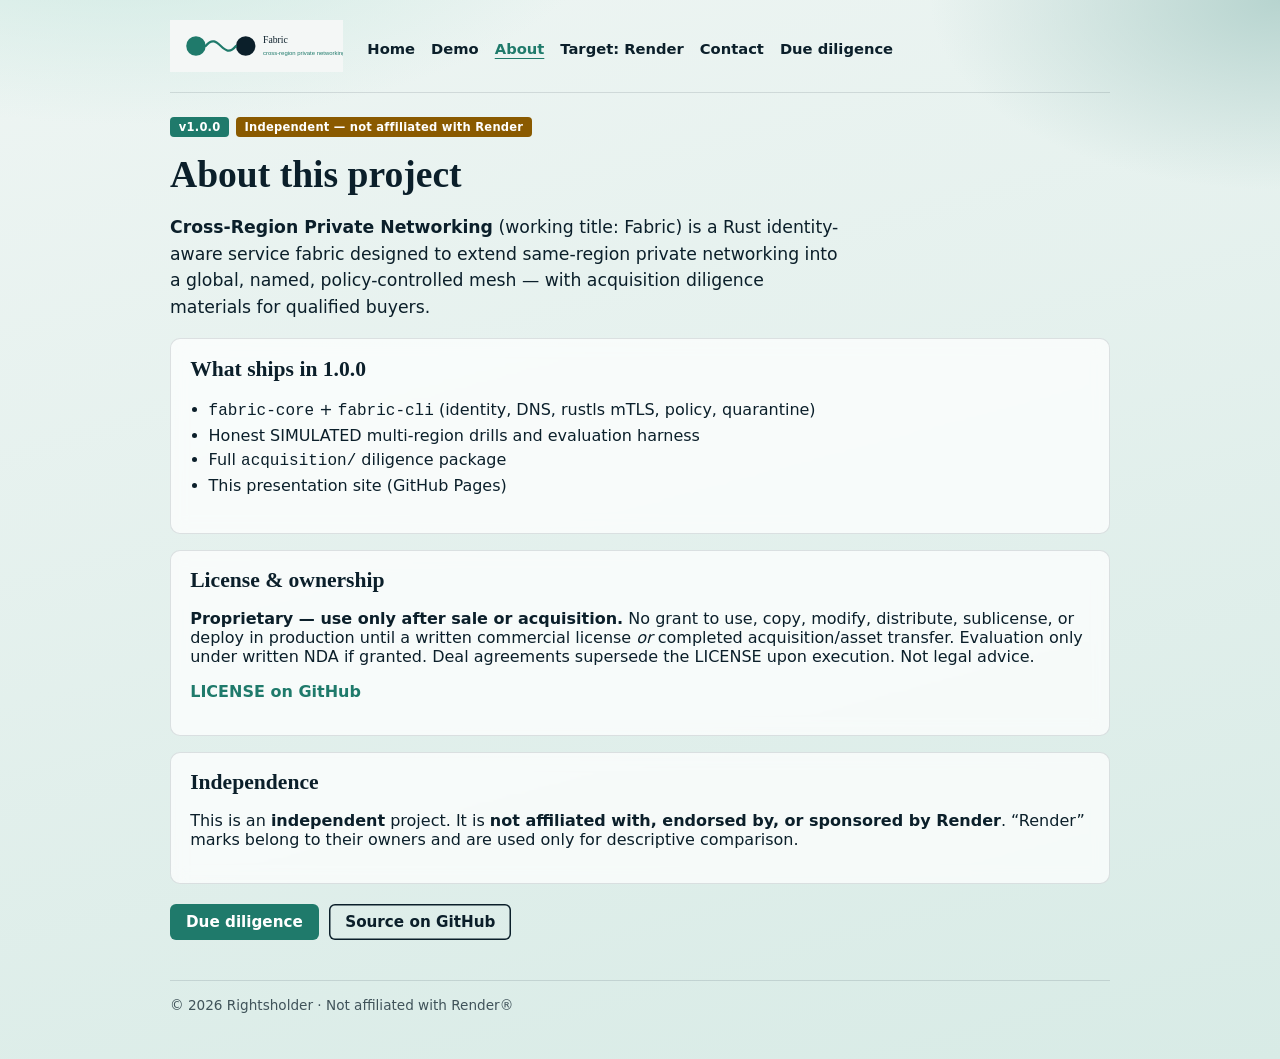
==== site/about.html @ ecac75a3 "Publish Pages site with demo, contact, Render target, and about. Configure Actions Pages deploy from" ====
<!DOCTYPE html>
<html lang="en">
<head>
  <meta charset="utf-8"/>
  <meta name="viewport" content="width=device-width, initial-scale=1"/>
  <title>About — Fabric v1.0.0</title>
  <link rel="icon" href="assets/brand/favicon.svg"/>
  <link rel="stylesheet" href="styles.css"/>
</head>
<body>
  <div class="wrap">
    <header class="site">
      <a href="./"><img class="logo" src="assets/brand/logo.svg" alt="Fabric"/></a>
      <nav class="site" aria-label="Primary">
        <a href="./">Home</a>
        <a href="demo.html">Demo</a>
        <a class="active" href="about.html">About</a>
        <a href="render.html">Target: Render</a>
        <a href="contact.html">Contact</a>
        <a href="due-diligence.html">Due diligence</a>
      </nav>
    </header>

    <main>
      <div class="badges">
        <span class="badge">v1.0.0</span>
        <span class="badge warn">Independent — not affiliated with Render</span>
      </div>
      <h1>About this project</h1>
      <p class="lead">
        <strong>Cross-Region Private Networking</strong> (working title: Fabric) is a Rust identity-aware
        service fabric designed to extend same-region private networking into a global, named,
        policy-controlled mesh — with acquisition diligence materials for qualified buyers.
      </p>

      <div class="panel">
        <h2 style="margin-top:0">What ships in 1.0.0</h2>
        <ul class="clean">
          <li><code>fabric-core</code> + <code>fabric-cli</code> (identity, DNS, rustls mTLS, policy, quarantine)</li>
          <li>Honest SIMULATED multi-region drills and evaluation harness</li>
          <li>Full <code>acquisition/</code> diligence package</li>
          <li>This presentation site (GitHub Pages)</li>
        </ul>
      </div>

      <div class="panel">
        <h2 style="margin-top:0">License &amp; ownership</h2>
        <p><strong>Proprietary — use only after sale or acquisition.</strong> No grant to use, copy, modify, distribute, sublicense, or deploy in production until a written commercial license <em>or</em> completed acquisition/asset transfer. Evaluation only under written NDA if granted. Deal agreements supersede the LICENSE upon execution. Not legal advice.</p>
        <p><a href="https://github.com/theworker02/cross-region-private-networking/blob/master/LICENSE">LICENSE on GitHub</a></p>
      </div>

      <div class="panel">
        <h2 style="margin-top:0">Independence</h2>
        <p>This is an <strong>independent</strong> project. It is <strong>not affiliated with, endorsed by, or sponsored by Render</strong>. “Render” marks belong to their owners and are used only for descriptive comparison.</p>
      </div>

      <div class="cta">
        <a class="btn" href="due-diligence.html">Due diligence</a>
        <a class="btn ghost" href="https://github.com/theworker02/cross-region-private-networking">Source on GitHub</a>
      </div>
    </main>

    <footer class="site">
      © 2026 Rightsholder · Not affiliated with Render®
    </footer>
  </div>
</body>
</html>
---- site/styles.css ----
/* Cross-Region Private Networking — site theme */
:root {
  --ink: #0b1f2a;
  --accent: #1f7a6b;
  --accent-dim: #165a50;
  --bg: #eef5f3;
  --bg2: #d8ebe6;
  --card: rgba(255, 255, 255, 0.72);
  --warn: #8a5a00;
  --line: rgba(11, 31, 42, 0.12);
  --mono: "Cascadia Code", "Segoe UI Mono", Consolas, monospace;
  --display: "Iowan Old Style", "Palatino Linotype", Palatino, Georgia, serif;
  --sans: "Segoe UI", system-ui, sans-serif;
}
* { box-sizing: border-box; }
html { scroll-behavior: smooth; }
body {
  margin: 0;
  min-height: 100vh;
  font-family: var(--sans);
  color: var(--ink);
  background:
    radial-gradient(900px 420px at 10% -10%, #c9e8e0 0%, transparent 55%),
    radial-gradient(700px 380px at 100% 0%, #b7d4cf 0%, transparent 50%),
    linear-gradient(165deg, var(--bg), var(--bg2));
}
a { color: var(--accent); font-weight: 600; text-decoration: none; }
a:hover { text-decoration: underline; }
.wrap { max-width: 980px; margin: 0 auto; padding: 1.25rem 1.25rem 3rem; }
header.site {
  display: flex; flex-wrap: wrap; align-items: center; gap: 1rem 1.5rem;
  padding-bottom: 1rem; border-bottom: 1px solid var(--line); margin-bottom: 1.5rem;
}
header.site img.logo { height: 52px; width: auto; }
nav.site { display: flex; flex-wrap: wrap; gap: 0.65rem 1rem; }
nav.site a { font-size: 0.92rem; color: var(--ink); font-weight: 600; }
nav.site a:hover { color: var(--accent); }
nav.site a.active { color: var(--accent); text-decoration: underline; text-underline-offset: 4px; }
.badges { display: flex; flex-wrap: wrap; gap: 0.4rem; margin: 0.75rem 0 1rem; }
.badge {
  display: inline-block; font-size: 0.72rem; font-weight: 700; letter-spacing: 0.02em;
  padding: 0.2rem 0.55rem; border-radius: 4px; background: var(--accent); color: #fff;
}
.badge.warn { background: var(--warn); }
.badge.sim { background: #5c3d1e; }
.badge.dark { background: var(--ink); }
h1 {
  font-family: var(--display); font-weight: 600; font-size: clamp(1.75rem, 4vw, 2.35rem);
  line-height: 1.15; margin: 0.35rem 0 0.75rem;
}
h2 { font-family: var(--display); font-size: 1.35rem; margin: 1.75rem 0 0.6rem; }
p.lead { font-size: 1.08rem; line-height: 1.55; max-width: 42rem; }
.cta { display: flex; flex-wrap: wrap; gap: 0.65rem; margin: 1.25rem 0 1.75rem; }
.btn {
  display: inline-block; padding: 0.55rem 1rem; border-radius: 6px; border: 0;
  background: var(--accent); color: #fff !important; font-weight: 700; cursor: pointer;
  text-decoration: none !important; font-size: 0.95rem;
}
.btn:hover { background: var(--accent-dim); }
.btn.ghost {
  background: transparent; color: var(--ink) !important;
  box-shadow: inset 0 0 0 1.5px var(--ink);
}
.panel {
  background: var(--card); backdrop-filter: blur(8px);
  border: 1px solid var(--line); border-radius: 10px; padding: 1.1rem 1.2rem; margin: 1rem 0;
}
.grid2 { display: grid; gap: 1rem; grid-template-columns: repeat(auto-fit, minmax(240px, 1fr)); }
ul.clean { padding-left: 1.15rem; line-height: 1.55; }
footer.site {
  margin-top: 2.5rem; padding-top: 1rem; border-top: 1px solid var(--line);
  font-size: 0.85rem; color: rgba(11, 31, 42, 0.75);
}
pre, code { font-family: var(--mono); }
pre.out {
  background: var(--ink); color: #d7efe9; padding: 1rem; border-radius: 8px;
  overflow: auto; font-size: 0.82rem; line-height: 1.45;
}
table.simple { width: 100%; border-collapse: collapse; font-size: 0.92rem; }
table.simple th, table.simple td {
  text-align: left; padding: 0.45rem 0.55rem; border-bottom: 1px solid var(--line);
}
@media (max-width: 640px) {
  header.site { flex-direction: column; align-items: flex-start; }
}
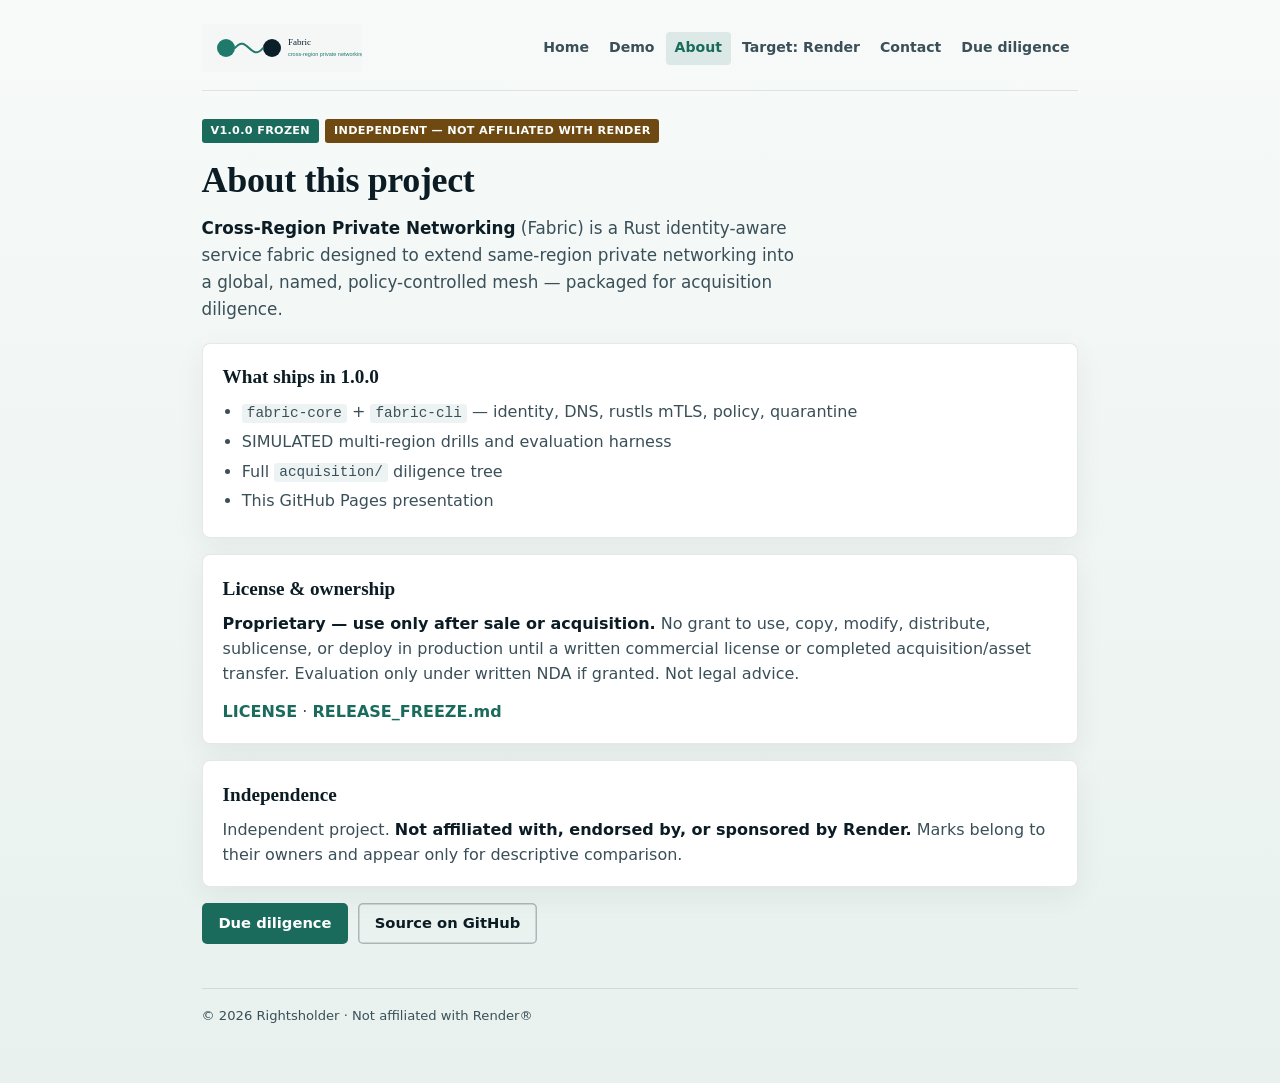
==== commit b4b97108: "Freeze v1.0.0: polish Pages site and document acquisition freeze. Refresh presentation, checksums, a" ====
--- a/site/about.html
+++ b/site/about.html
@@ -4,13 +4,14 @@
   <meta charset="utf-8"/>
   <meta name="viewport" content="width=device-width, initial-scale=1"/>
   <title>About — Fabric v1.0.0</title>
+  <link rel="canonical" href="https://theworker02.github.io/cross-region-private-networking/about.html"/>
   <link rel="icon" href="assets/brand/favicon.svg"/>
   <link rel="stylesheet" href="styles.css"/>
 </head>
 <body>
   <div class="wrap">
     <header class="site">
-      <a href="./"><img class="logo" src="assets/brand/logo.svg" alt="Fabric"/></a>
+      <a class="brand" href="./"><img class="logo" src="assets/brand/logo.svg" width="200" height="60" alt="Fabric"/></a>
       <nav class="site" aria-label="Primary">
         <a href="./">Home</a>
         <a href="demo.html">Demo</a>
@@ -20,49 +21,42 @@
         <a href="due-diligence.html">Due diligence</a>
       </nav>
     </header>
-
     <main>
       <div class="badges">
-        <span class="badge">v1.0.0</span>
+        <span class="badge">v1.0.0 frozen</span>
         <span class="badge warn">Independent — not affiliated with Render</span>
       </div>
       <h1>About this project</h1>
       <p class="lead">
-        <strong>Cross-Region Private Networking</strong> (working title: Fabric) is a Rust identity-aware
-        service fabric designed to extend same-region private networking into a global, named,
-        policy-controlled mesh — with acquisition diligence materials for qualified buyers.
+        <strong>Cross-Region Private Networking</strong> (Fabric) is a Rust identity-aware service fabric
+        designed to extend same-region private networking into a global, named, policy-controlled mesh —
+        packaged for acquisition diligence.
       </p>
-
       <div class="panel">
-        <h2 style="margin-top:0">What ships in 1.0.0</h2>
+        <h2>What ships in 1.0.0</h2>
         <ul class="clean">
-          <li><code>fabric-core</code> + <code>fabric-cli</code> (identity, DNS, rustls mTLS, policy, quarantine)</li>
-          <li>Honest SIMULATED multi-region drills and evaluation harness</li>
-          <li>Full <code>acquisition/</code> diligence package</li>
-          <li>This presentation site (GitHub Pages)</li>
+          <li><code>fabric-core</code> + <code>fabric-cli</code> — identity, DNS, rustls mTLS, policy, quarantine</li>
+          <li>SIMULATED multi-region drills and evaluation harness</li>
+          <li>Full <code>acquisition/</code> diligence tree</li>
+          <li>This GitHub Pages presentation</li>
         </ul>
       </div>
-
       <div class="panel">
-        <h2 style="margin-top:0">License &amp; ownership</h2>
-        <p><strong>Proprietary — use only after sale or acquisition.</strong> No grant to use, copy, modify, distribute, sublicense, or deploy in production until a written commercial license <em>or</em> completed acquisition/asset transfer. Evaluation only under written NDA if granted. Deal agreements supersede the LICENSE upon execution. Not legal advice.</p>
-        <p><a href="https://github.com/theworker02/cross-region-private-networking/blob/master/LICENSE">LICENSE on GitHub</a></p>
+        <h2>License &amp; ownership</h2>
+        <p><strong>Proprietary — use only after sale or acquisition.</strong> No grant to use, copy, modify, distribute, sublicense, or deploy in production until a written commercial license or completed acquisition/asset transfer. Evaluation only under written NDA if granted. Not legal advice.</p>
+        <p><a href="https://github.com/theworker02/cross-region-private-networking/blob/master/LICENSE">LICENSE</a>
+          · <a href="https://github.com/theworker02/cross-region-private-networking/blob/master/RELEASE_FREEZE.md">RELEASE_FREEZE.md</a></p>
       </div>
-
       <div class="panel">
-        <h2 style="margin-top:0">Independence</h2>
-        <p>This is an <strong>independent</strong> project. It is <strong>not affiliated with, endorsed by, or sponsored by Render</strong>. “Render” marks belong to their owners and are used only for descriptive comparison.</p>
+        <h2>Independence</h2>
+        <p>Independent project. <strong>Not affiliated with, endorsed by, or sponsored by Render.</strong> Marks belong to their owners and appear only for descriptive comparison.</p>
       </div>
-
       <div class="cta">
         <a class="btn" href="due-diligence.html">Due diligence</a>
         <a class="btn ghost" href="https://github.com/theworker02/cross-region-private-networking">Source on GitHub</a>
       </div>
     </main>
-
-    <footer class="site">
-      © 2026 Rightsholder · Not affiliated with Render®
-    </footer>
+    <footer class="site">© 2026 Rightsholder · Not affiliated with Render®</footer>
   </div>
 </body>
 </html>
--- a/site/styles.css
+++ b/site/styles.css
@@ -1,17 +1,22 @@
-/* Cross-Region Private Networking — site theme */
+/* Cross-Region Private Networking — acquisition presentation */
 :root {
-  --ink: #0b1f2a;
-  --accent: #1f7a6b;
-  --accent-dim: #165a50;
-  --bg: #eef5f3;
-  --bg2: #d8ebe6;
-  --card: rgba(255, 255, 255, 0.72);
-  --warn: #8a5a00;
-  --line: rgba(11, 31, 42, 0.12);
+  --ink: #0c1c24;
+  --ink-soft: #3a4f58;
+  --accent: #1a6b5c;
+  --accent-hover: #145248;
+  --surface: #f7faf9;
+  --surface-2: #e8f1ee;
+  --card: #ffffff;
+  --warn: #6e4a12;
+  --sim: #5a3a1a;
+  --line: rgba(12, 28, 36, 0.1);
+  --shadow: 0 10px 30px rgba(12, 28, 36, 0.06);
   --mono: "Cascadia Code", "Segoe UI Mono", Consolas, monospace;
-  --display: "Iowan Old Style", "Palatino Linotype", Palatino, Georgia, serif;
-  --sans: "Segoe UI", system-ui, sans-serif;
-}
+  --display: "Palatino Linotype", Palatino, "Book Antiqua", Georgia, serif;
+  --sans: "Segoe UI", system-ui, -apple-system, sans-serif;
+  --max: 920px;
+}
+
 * { box-sizing: border-box; }
 html { scroll-behavior: smooth; }
 body {
@@ -19,67 +24,264 @@
   min-height: 100vh;
   font-family: var(--sans);
   color: var(--ink);
+  line-height: 1.55;
   background:
-    radial-gradient(900px 420px at 10% -10%, #c9e8e0 0%, transparent 55%),
-    radial-gradient(700px 380px at 100% 0%, #b7d4cf 0%, transparent 50%),
-    linear-gradient(165deg, var(--bg), var(--bg2));
-}
+    linear-gradient(180deg, var(--surface) 0%, var(--surface-2) 100%);
+}
+
 a { color: var(--accent); font-weight: 600; text-decoration: none; }
-a:hover { text-decoration: underline; }
-.wrap { max-width: 980px; margin: 0 auto; padding: 1.25rem 1.25rem 3rem; }
+a:hover { text-decoration: underline; text-underline-offset: 3px; }
+code {
+  font-family: var(--mono);
+  font-size: 0.9em;
+  background: rgba(26, 107, 92, 0.08);
+  padding: 0.1em 0.35em;
+  border-radius: 3px;
+}
+
+.wrap {
+  max-width: var(--max);
+  margin: 0 auto;
+  padding: 1.5rem 1.35rem 3.5rem;
+}
+
+/* Header */
 header.site {
-  display: flex; flex-wrap: wrap; align-items: center; gap: 1rem 1.5rem;
-  padding-bottom: 1rem; border-bottom: 1px solid var(--line); margin-bottom: 1.5rem;
-}
-header.site img.logo { height: 52px; width: auto; }
-nav.site { display: flex; flex-wrap: wrap; gap: 0.65rem 1rem; }
-nav.site a { font-size: 0.92rem; color: var(--ink); font-weight: 600; }
-nav.site a:hover { color: var(--accent); }
-nav.site a.active { color: var(--accent); text-decoration: underline; text-underline-offset: 4px; }
-.badges { display: flex; flex-wrap: wrap; gap: 0.4rem; margin: 0.75rem 0 1rem; }
+  display: flex;
+  flex-wrap: wrap;
+  align-items: center;
+  justify-content: space-between;
+  gap: 1rem 1.5rem;
+  padding-bottom: 1.1rem;
+  margin-bottom: 1.75rem;
+  border-bottom: 1px solid var(--line);
+  animation: fade-in 0.45s ease-out;
+}
+header.site a.brand { display: flex; align-items: center; text-decoration: none; }
+header.site img.logo {
+  height: 48px;
+  width: auto;
+  display: block;
+}
+nav.site {
+  display: flex;
+  flex-wrap: wrap;
+  gap: 0.35rem 0.15rem;
+}
+nav.site a {
+  font-size: 0.88rem;
+  font-weight: 600;
+  color: var(--ink-soft);
+  padding: 0.35rem 0.55rem;
+  border-radius: 4px;
+  text-decoration: none;
+}
+nav.site a:hover {
+  color: var(--accent);
+  background: rgba(26, 107, 92, 0.08);
+  text-decoration: none;
+}
+nav.site a.active {
+  color: var(--accent);
+  background: rgba(26, 107, 92, 0.12);
+}
+
+/* Badges */
+.badges {
+  display: flex;
+  flex-wrap: wrap;
+  gap: 0.4rem;
+  margin: 0 0 1rem;
+}
 .badge {
-  display: inline-block; font-size: 0.72rem; font-weight: 700; letter-spacing: 0.02em;
-  padding: 0.2rem 0.55rem; border-radius: 4px; background: var(--accent); color: #fff;
+  display: inline-block;
+  font-size: 0.7rem;
+  font-weight: 700;
+  letter-spacing: 0.03em;
+  text-transform: uppercase;
+  padding: 0.22rem 0.55rem;
+  border-radius: 3px;
+  background: var(--accent);
+  color: #fff;
 }
 .badge.warn { background: var(--warn); }
-.badge.sim { background: #5c3d1e; }
+.badge.sim { background: var(--sim); }
 .badge.dark { background: var(--ink); }
+.badge.outline {
+  background: transparent;
+  color: var(--ink);
+  box-shadow: inset 0 0 0 1px var(--line);
+}
+
+/* Type */
 h1 {
-  font-family: var(--display); font-weight: 600; font-size: clamp(1.75rem, 4vw, 2.35rem);
-  line-height: 1.15; margin: 0.35rem 0 0.75rem;
-}
-h2 { font-family: var(--display); font-size: 1.35rem; margin: 1.75rem 0 0.6rem; }
-p.lead { font-size: 1.08rem; line-height: 1.55; max-width: 42rem; }
-.cta { display: flex; flex-wrap: wrap; gap: 0.65rem; margin: 1.25rem 0 1.75rem; }
+  font-family: var(--display);
+  font-weight: 600;
+  font-size: clamp(1.7rem, 3.8vw, 2.25rem);
+  line-height: 1.18;
+  letter-spacing: -0.01em;
+  margin: 0 0 0.85rem;
+  animation: rise 0.5s ease-out;
+}
+h2 {
+  font-family: var(--display);
+  font-size: 1.2rem;
+  font-weight: 600;
+  margin: 0 0 0.55rem;
+  color: var(--ink);
+}
+p.lead {
+  font-size: 1.05rem;
+  line-height: 1.6;
+  color: var(--ink-soft);
+  max-width: 38rem;
+  margin: 0 0 1.25rem;
+}
+p { margin: 0 0 0.85rem; color: var(--ink-soft); }
+p strong, li strong { color: var(--ink); }
+
+/* CTA */
+.cta {
+  display: flex;
+  flex-wrap: wrap;
+  gap: 0.6rem;
+  margin: 0 0 1.75rem;
+}
 .btn {
-  display: inline-block; padding: 0.55rem 1rem; border-radius: 6px; border: 0;
-  background: var(--accent); color: #fff !important; font-weight: 700; cursor: pointer;
-  text-decoration: none !important; font-size: 0.95rem;
-}
-.btn:hover { background: var(--accent-dim); }
+  display: inline-block;
+  padding: 0.55rem 1.05rem;
+  border-radius: 5px;
+  border: 0;
+  background: var(--accent);
+  color: #fff !important;
+  font-weight: 650;
+  font-size: 0.92rem;
+  cursor: pointer;
+  text-decoration: none !important;
+  transition: background 0.15s ease, transform 0.15s ease;
+}
+.btn:hover { background: var(--accent-hover); transform: translateY(-1px); }
 .btn.ghost {
-  background: transparent; color: var(--ink) !important;
-  box-shadow: inset 0 0 0 1.5px var(--ink);
-}
+  background: transparent;
+  color: var(--ink) !important;
+  box-shadow: inset 0 0 0 1.5px rgba(12, 28, 36, 0.28);
+}
+.btn.ghost:hover { background: rgba(12, 28, 36, 0.04); }
+
+/* Panels */
 .panel {
-  background: var(--card); backdrop-filter: blur(8px);
-  border: 1px solid var(--line); border-radius: 10px; padding: 1.1rem 1.2rem; margin: 1rem 0;
-}
-.grid2 { display: grid; gap: 1rem; grid-template-columns: repeat(auto-fit, minmax(240px, 1fr)); }
-ul.clean { padding-left: 1.15rem; line-height: 1.55; }
+  background: var(--card);
+  border: 1px solid var(--line);
+  border-radius: 8px;
+  padding: 1.15rem 1.25rem;
+  margin: 0 0 1rem;
+  box-shadow: var(--shadow);
+}
+.panel > :last-child { margin-bottom: 0; }
+.grid2 {
+  display: grid;
+  gap: 1rem;
+  grid-template-columns: repeat(auto-fit, minmax(250px, 1fr));
+  margin-bottom: 1rem;
+}
+ul.clean, ol {
+  margin: 0.35rem 0 0;
+  padding-left: 1.2rem;
+  color: var(--ink-soft);
+}
+ul.clean li, ol li { margin: 0.3rem 0; }
+
+/* Tables */
+table.simple {
+  width: 100%;
+  border-collapse: collapse;
+  font-size: 0.9rem;
+}
+table.simple th,
+table.simple td {
+  text-align: left;
+  padding: 0.5rem 0.4rem;
+  border-bottom: 1px solid var(--line);
+  vertical-align: top;
+}
+table.simple th { color: var(--ink); font-weight: 700; width: 32%; }
+
+/* Code / log */
+pre, .mono { font-family: var(--mono); }
+pre.out {
+  background: var(--ink);
+  color: #d4ebe4;
+  padding: 1rem 1.1rem;
+  border-radius: 8px;
+  overflow: auto;
+  font-size: 0.8rem;
+  line-height: 1.5;
+  margin: 0.75rem 0 0;
+  box-shadow: var(--shadow);
+}
+
+/* Footer */
 footer.site {
-  margin-top: 2.5rem; padding-top: 1rem; border-top: 1px solid var(--line);
-  font-size: 0.85rem; color: rgba(11, 31, 42, 0.75);
-}
-pre, code { font-family: var(--mono); }
-pre.out {
-  background: var(--ink); color: #d7efe9; padding: 1rem; border-radius: 8px;
-  overflow: auto; font-size: 0.82rem; line-height: 1.45;
-}
-table.simple { width: 100%; border-collapse: collapse; font-size: 0.92rem; }
-table.simple th, table.simple td {
-  text-align: left; padding: 0.45rem 0.55rem; border-bottom: 1px solid var(--line);
-}
+  margin-top: 2.75rem;
+  padding-top: 1.1rem;
+  border-top: 1px solid var(--line);
+  font-size: 0.82rem;
+  color: var(--ink-soft);
+  animation: fade-in 0.6s ease-out 0.1s both;
+}
+footer.site a { font-weight: 600; }
+
+/* Demo controls */
+.controls {
+  display: flex;
+  flex-wrap: wrap;
+  gap: 0.4rem;
+  margin: 0.9rem 0 0.35rem;
+}
+.controls button {
+  padding: 0.42rem 0.7rem;
+  border: 0;
+  border-radius: 5px;
+  background: var(--accent);
+  color: #fff;
+  font-weight: 650;
+  font-size: 0.82rem;
+  cursor: pointer;
+  transition: background 0.15s ease;
+}
+.controls button:hover { background: var(--accent-hover); }
+.controls button.secondary { background: var(--ink); }
+.controls button.secondary:hover { background: #1a3038; }
+
+canvas#fabric {
+  width: 100%;
+  height: auto;
+  display: block;
+  border-radius: 8px;
+  background: var(--ink);
+  box-shadow: var(--shadow);
+}
+
+.notice {
+  font-size: 0.88rem;
+  padding: 0.75rem 0.9rem;
+  border-left: 3px solid var(--accent);
+  background: rgba(26, 107, 92, 0.06);
+  border-radius: 0 6px 6px 0;
+  margin: 0 0 1.25rem;
+  color: var(--ink-soft);
+}
+
+@keyframes fade-in {
+  from { opacity: 0; }
+  to { opacity: 1; }
+}
+@keyframes rise {
+  from { opacity: 0; transform: translateY(8px); }
+  to { opacity: 1; transform: translateY(0); }
+}
+
 @media (max-width: 640px) {
   header.site { flex-direction: column; align-items: flex-start; }
-}
+  .wrap { padding: 1.15rem 1rem 2.5rem; }
+}
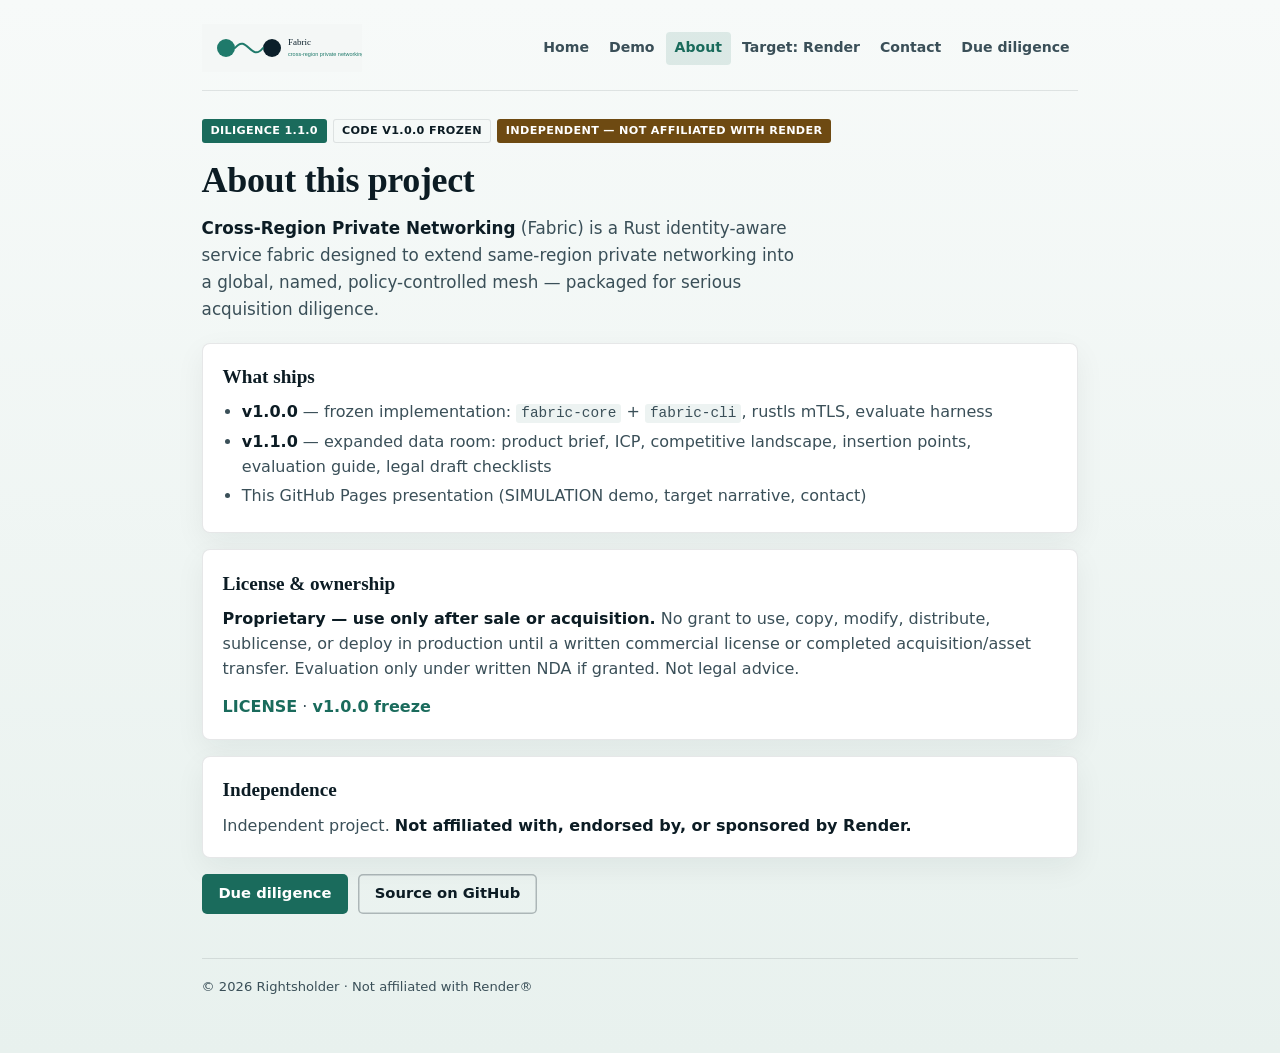
==== commit 0f6346ab: "Release v1.1.0 expanded acquisition diligence data room. Add buyer-facing market, integration, evalu" ====
--- a/site/about.html
+++ b/site/about.html
@@ -3,7 +3,7 @@
 <head>
   <meta charset="utf-8"/>
   <meta name="viewport" content="width=device-width, initial-scale=1"/>
-  <title>About — Fabric v1.0.0</title>
+  <title>About — Fabric</title>
   <link rel="canonical" href="https://theworker02.github.io/cross-region-private-networking/about.html"/>
   <link rel="icon" href="assets/brand/favicon.svg"/>
   <link rel="stylesheet" href="styles.css"/>
@@ -23,33 +23,33 @@
     </header>
     <main>
       <div class="badges">
-        <span class="badge">v1.0.0 frozen</span>
+        <span class="badge">Diligence 1.1.0</span>
+        <span class="badge outline">Code v1.0.0 frozen</span>
         <span class="badge warn">Independent — not affiliated with Render</span>
       </div>
       <h1>About this project</h1>
       <p class="lead">
         <strong>Cross-Region Private Networking</strong> (Fabric) is a Rust identity-aware service fabric
         designed to extend same-region private networking into a global, named, policy-controlled mesh —
-        packaged for acquisition diligence.
+        packaged for serious acquisition diligence.
       </p>
       <div class="panel">
-        <h2>What ships in 1.0.0</h2>
+        <h2>What ships</h2>
         <ul class="clean">
-          <li><code>fabric-core</code> + <code>fabric-cli</code> — identity, DNS, rustls mTLS, policy, quarantine</li>
-          <li>SIMULATED multi-region drills and evaluation harness</li>
-          <li>Full <code>acquisition/</code> diligence tree</li>
-          <li>This GitHub Pages presentation</li>
+          <li><strong>v1.0.0</strong> — frozen implementation: <code>fabric-core</code> + <code>fabric-cli</code>, rustls mTLS, evaluate harness</li>
+          <li><strong>v1.1.0</strong> — expanded data room: product brief, ICP, competitive landscape, insertion points, evaluation guide, legal draft checklists</li>
+          <li>This GitHub Pages presentation (SIMULATION demo, target narrative, contact)</li>
         </ul>
       </div>
       <div class="panel">
         <h2>License &amp; ownership</h2>
         <p><strong>Proprietary — use only after sale or acquisition.</strong> No grant to use, copy, modify, distribute, sublicense, or deploy in production until a written commercial license or completed acquisition/asset transfer. Evaluation only under written NDA if granted. Not legal advice.</p>
         <p><a href="https://github.com/theworker02/cross-region-private-networking/blob/master/LICENSE">LICENSE</a>
-          · <a href="https://github.com/theworker02/cross-region-private-networking/blob/master/RELEASE_FREEZE.md">RELEASE_FREEZE.md</a></p>
+          · <a href="https://github.com/theworker02/cross-region-private-networking/blob/master/RELEASE_FREEZE.md">v1.0.0 freeze</a></p>
       </div>
       <div class="panel">
         <h2>Independence</h2>
-        <p>Independent project. <strong>Not affiliated with, endorsed by, or sponsored by Render.</strong> Marks belong to their owners and appear only for descriptive comparison.</p>
+        <p>Independent project. <strong>Not affiliated with, endorsed by, or sponsored by Render.</strong></p>
       </div>
       <div class="cta">
         <a class="btn" href="due-diligence.html">Due diligence</a>
